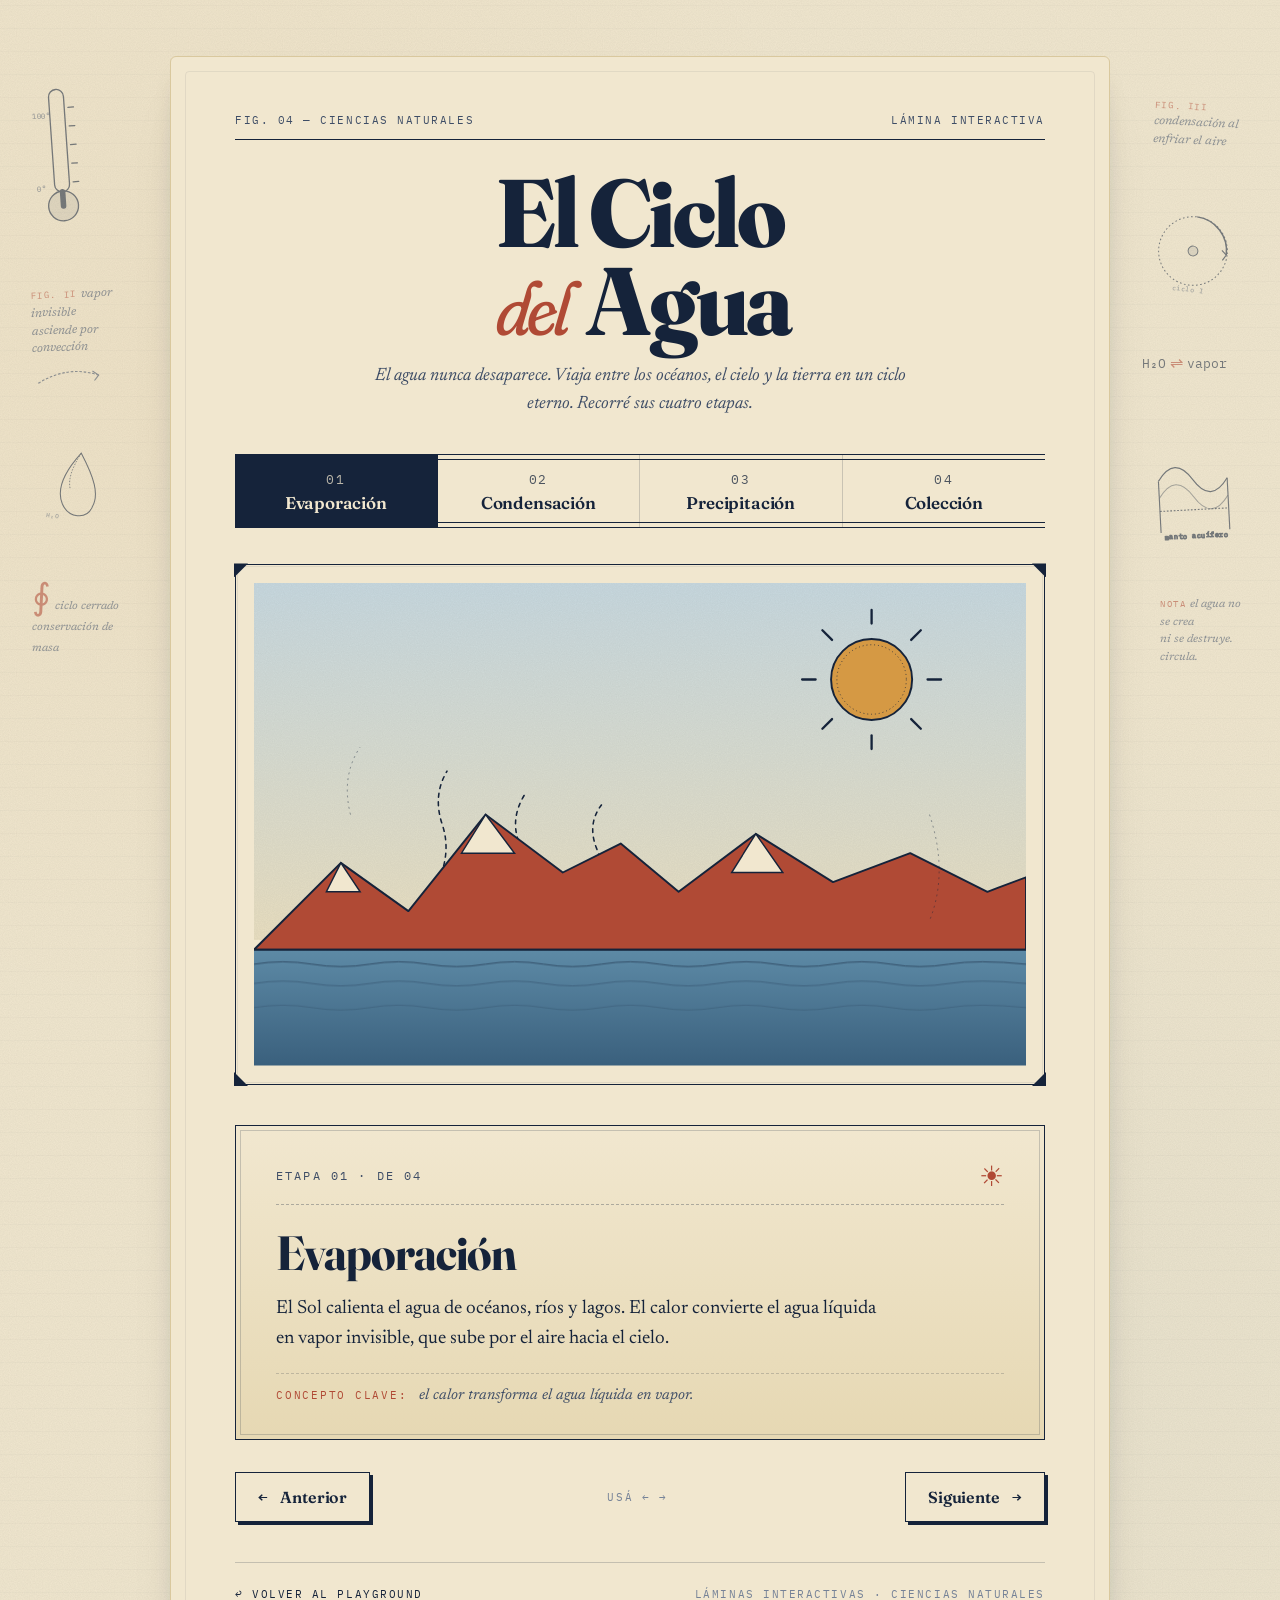
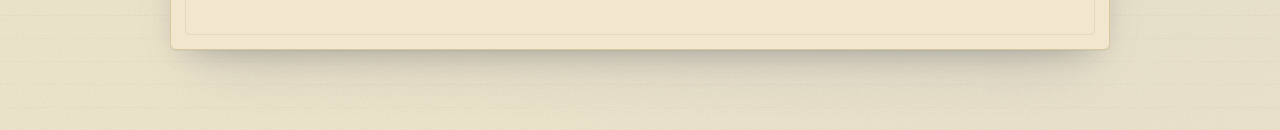
==== activities/ciclo-del-agua/index.html @ 891153a2 "feat(ciclo-del-agua): interactive water cycle in 4 stages SVG lámina with evaporación, condensación," ====
<!DOCTYPE html>
<html lang="es">
<head>
  <meta charset="UTF-8" />
  <meta name="viewport" content="width=device-width, initial-scale=1.0" />
  <title>El Ciclo del Agua · Playground</title>
  <meta name="description" content="Lámina interactiva del ciclo del agua. Recorré las cuatro etapas — evaporación, condensación, precipitación y colección — paso a paso." />
  <link rel="preconnect" href="https://fonts.googleapis.com" />
  <link rel="preconnect" href="https://fonts.gstatic.com" crossorigin />
  <link href="https://fonts.googleapis.com/css2?family=Fraunces:opsz,wght@9..144,400;9..144,600;9..144,800&family=IBM+Plex+Mono:wght@400;500&family=Newsreader:opsz,wght@6..72,400;6..72,500;6..72,600&display=swap" rel="stylesheet" />
  <link rel="stylesheet" href="style.css" />
</head>
<body>
  <div class="page">

    <!-- ───── MARGEN IZQUIERDO (anotaciones científicas) ───── -->
    <aside class="margin margin-left" aria-hidden="true">
      <svg class="m-sketch m-thermo" viewBox="0 0 60 160">
        <g fill="none" stroke="currentColor" stroke-width="1.4" stroke-linecap="round">
          <rect x="22" y="10" width="16" height="110" rx="8" />
          <circle cx="30" cy="135" r="16" fill="currentColor" fill-opacity="0.12" />
          <line x1="30" y1="120" x2="30" y2="135" stroke-width="6" />
          <line x1="42" y1="30" x2="48" y2="30" />
          <line x1="42" y1="50" x2="48" y2="50" />
          <line x1="42" y1="70" x2="48" y2="70" />
          <line x1="42" y1="90" x2="48" y2="90" />
          <line x1="42" y1="110" x2="48" y2="110" />
        </g>
        <text x="3" y="40" class="m-label">100°</text>
        <text x="3" y="118" class="m-label">0°</text>
      </svg>

      <div class="m-note m-note-1">
        <span class="m-figref">fig. ii</span>
        <span class="m-text">vapor invisible<br/>asciende por convección</span>
        <svg viewBox="0 0 80 30" class="m-arrow">
          <path d="M5 25 Q 40 5, 75 18" fill="none" stroke="currentColor" stroke-width="1.3" stroke-dasharray="3 2" />
          <path d="M68 13 L 75 18 L 70 24" fill="none" stroke="currentColor" stroke-width="1.3" />
        </svg>
      </div>

      <svg class="m-sketch m-drop" viewBox="0 0 80 100">
        <path d="M40 8 C 18 38, 12 60, 22 78 C 32 96, 56 96, 62 78 C 70 60, 60 38, 40 8 Z" fill="none" stroke="currentColor" stroke-width="1.4" />
        <path d="M40 8 C 30 28, 26 44, 30 56" fill="none" stroke="currentColor" stroke-width="1" stroke-dasharray="2 2" />
        <text x="2" y="98" class="m-label">H₂O</text>
      </svg>

      <div class="m-formula">
        <span class="m-symbol">∮</span>
        <span class="m-text m-text-sm">ciclo cerrado<br/>conservación de masa</span>
      </div>
    </aside>

    <!-- ───── HOJA PRINCIPAL ───── -->
    <main class="paper" role="main">
      <header class="masthead">
        <div class="masthead-top">
          <span class="figref">fig. 04 — ciencias naturales</span>
          <span class="figref">lámina interactiva</span>
        </div>
        <h1>El Ciclo<br/><span class="amp">del</span> Agua</h1>
        <p class="lede">El agua nunca desaparece. Viaja entre los océanos, el cielo y la tierra en un ciclo eterno. Recorré sus cuatro etapas.</p>
      </header>

      <!-- Indicador de etapas -->
      <ol class="stage-indicator" aria-label="Progreso del ciclo">
        <li data-stage="1" class="active">
          <span class="num">01</span>
          <span class="name">Evaporación</span>
        </li>
        <li data-stage="2">
          <span class="num">02</span>
          <span class="name">Condensación</span>
        </li>
        <li data-stage="3">
          <span class="num">03</span>
          <span class="name">Precipitación</span>
        </li>
        <li data-stage="4">
          <span class="num">04</span>
          <span class="name">Colección</span>
        </li>
      </ol>

      <!-- Escena ilustrada -->
      <div class="scene-frame">
        <span class="scene-corner tl" aria-hidden="true"></span>
        <span class="scene-corner tr" aria-hidden="true"></span>
        <span class="scene-corner bl" aria-hidden="true"></span>
        <span class="scene-corner br" aria-hidden="true"></span>

        <svg class="scene" viewBox="0 0 800 500" data-stage="1" role="img" aria-labelledby="scene-title">
          <title id="scene-title">Paisaje con sol, océano, montañas y nubes mostrando la etapa actual del ciclo del agua.</title>

          <defs>
            <linearGradient id="sky" x1="0" y1="0" x2="0" y2="1">
              <stop offset="0%" stop-color="#c7d8df" />
              <stop offset="100%" stop-color="#e8dec0" />
            </linearGradient>
            <linearGradient id="water" x1="0" y1="0" x2="0" y2="1">
              <stop offset="0%" stop-color="#5d8aa6" />
              <stop offset="100%" stop-color="#3a607d" />
            </linearGradient>
            <filter id="grain" x="0" y="0" width="100%" height="100%">
              <feTurbulence type="fractalNoise" baseFrequency="0.85" numOctaves="2" seed="3" />
              <feColorMatrix values="0 0 0 0 0  0 0 0 0 0  0 0 0 0 0  0 0 0 0.08 0" />
              <feComposite in2="SourceGraphic" operator="in" />
            </filter>
          </defs>

          <!-- Cielo -->
          <rect x="0" y="0" width="800" height="370" fill="url(#sky)" />
          <rect x="0" y="0" width="800" height="370" fill="url(#sky)" filter="url(#grain)" opacity="0.6" />

          <!-- SOL -->
          <g class="el sun" transform="translate(640 100)">
            <g class="sun-rays">
              <line x1="0" y1="-72" x2="0" y2="-58" />
              <line x1="51" y1="-51" x2="41" y2="-41" />
              <line x1="72" y1="0" x2="58" y2="0" />
              <line x1="51" y1="51" x2="41" y2="41" />
              <line x1="0" y1="72" x2="0" y2="58" />
              <line x1="-51" y1="51" x2="-41" y2="41" />
              <line x1="-72" y1="0" x2="-58" y2="0" />
              <line x1="-51" y1="-51" x2="-41" y2="-41" />
            </g>
            <circle r="42" fill="#d59944" />
            <circle r="42" fill="none" stroke="#15233a" stroke-width="2" />
            <circle r="36" fill="none" stroke="#15233a" stroke-width="0.8" stroke-dasharray="1 3" />
          </g>

          <!-- VAPOR (etapa 1) -->
          <g class="el vapor">
            <path d="M180 380 Q 175 340, 190 310 Q 205 280, 195 250 Q 185 220, 200 195" />
            <path d="M260 380 Q 255 345, 270 320 Q 285 295, 275 270 Q 265 245, 280 220" />
            <path d="M340 380 Q 335 350, 350 325 Q 365 300, 355 275 Q 345 250, 360 230" />
          </g>

          <!-- NUBES (etapa 2+) -->
          <g class="el clouds">
            <g class="cloud cloud-a" transform="translate(180 140)">
              <path d="M-50 0 C -55 -22, -25 -32, -10 -22 C 0 -38, 30 -36, 38 -18 C 55 -20, 60 8, 38 12 L -50 12 C -68 10, -68 -2, -50 0 Z" fill="#f1e7cf" stroke="#15233a" stroke-width="2" />
              <path d="M-32 -8 Q -22 -16, -10 -12" fill="none" stroke="#15233a" stroke-width="0.8" />
            </g>
            <g class="cloud cloud-b" transform="translate(380 110)">
              <path d="M-62 0 C -68 -28, -32 -40, -14 -28 C 0 -46, 36 -44, 46 -22 C 68 -24, 74 10, 46 14 L -62 14 C -82 12, -82 -2, -62 0 Z" fill="#f1e7cf" stroke="#15233a" stroke-width="2" />
              <path d="M-40 -12 Q -28 -22, -14 -18" fill="none" stroke="#15233a" stroke-width="0.8" />
            </g>
            <g class="cloud cloud-c" transform="translate(560 165)">
              <path d="M-44 0 C -50 -20, -22 -28, -8 -20 C 2 -34, 28 -32, 36 -16 C 52 -18, 56 8, 36 12 L -44 12 C -60 10, -60 -2, -44 0 Z" fill="#f1e7cf" stroke="#15233a" stroke-width="2" />
            </g>
          </g>

          <!-- LLUVIA (etapa 3) -->
          <g class="el rain">
            <line x1="155" y1="170" x2="148" y2="200" class="drop" style="animation-delay:0s" />
            <line x1="180" y1="170" x2="173" y2="200" class="drop" style="animation-delay:.18s" />
            <line x1="205" y1="170" x2="198" y2="200" class="drop" style="animation-delay:.36s" />
            <line x1="350" y1="140" x2="343" y2="170" class="drop" style="animation-delay:.1s" />
            <line x1="380" y1="140" x2="373" y2="170" class="drop" style="animation-delay:.28s" />
            <line x1="410" y1="140" x2="403" y2="170" class="drop" style="animation-delay:.46s" />
            <line x1="440" y1="140" x2="433" y2="170" class="drop" style="animation-delay:.16s" />
            <line x1="540" y1="195" x2="533" y2="225" class="drop" style="animation-delay:.22s" />
            <line x1="570" y1="195" x2="563" y2="225" class="drop" style="animation-delay:.4s" />
            <line x1="600" y1="195" x2="593" y2="225" class="drop" style="animation-delay:.08s" />
          </g>

          <!-- MONTAÑAS -->
          <g class="el mountains">
            <path d="M 0 380 L 90 290 L 160 340 L 240 240 L 320 300 L 380 270 L 440 320 L 520 260 L 600 310 L 680 280 L 760 320 L 800 305 L 800 380 Z" fill="#b04a35" stroke="#15233a" stroke-width="2" stroke-linejoin="round" />
            <path d="M 240 240 L 270 280 L 215 280 Z" fill="#f1e7cf" stroke="#15233a" stroke-width="1.5" />
            <path d="M 520 260 L 548 300 L 495 300 Z" fill="#f1e7cf" stroke="#15233a" stroke-width="1.5" />
            <path d="M 90 290 L 110 320 L 75 320 Z" fill="#f1e7cf" stroke="#15233a" stroke-width="1.5" />
          </g>

          <!-- RÍO / ESCURRIMIENTO (etapa 4) -->
          <g class="el river">
            <path d="M 240 250 Q 230 290, 245 320 Q 260 350, 240 380" fill="none" stroke="#5d8aa6" stroke-width="5" stroke-linecap="round" />
            <path d="M 240 250 Q 230 290, 245 320 Q 260 350, 240 380" fill="none" stroke="#15233a" stroke-width="1" stroke-dasharray="3 4" />
            <path d="M 520 270 Q 510 310, 525 340 Q 540 365, 530 385" fill="none" stroke="#5d8aa6" stroke-width="5" stroke-linecap="round" />
            <path d="M 520 270 Q 510 310, 525 340 Q 540 365, 530 385" fill="none" stroke="#15233a" stroke-width="1" stroke-dasharray="3 4" />
          </g>

          <!-- OCÉANO -->
          <rect x="0" y="380" width="800" height="120" fill="url(#water)" />
          <g class="ocean-waves" fill="none" stroke="#15233a" stroke-width="1" stroke-linecap="round" opacity="0.55">
            <path d="M 0 395 Q 30 390, 60 395 T 120 395 T 180 395 T 240 395 T 300 395 T 360 395 T 420 395 T 480 395 T 540 395 T 600 395 T 660 395 T 720 395 T 800 395" />
            <path d="M 0 415 Q 30 410, 60 415 T 120 415 T 180 415 T 240 415 T 300 415 T 360 415 T 420 415 T 480 415 T 540 415 T 600 415 T 660 415 T 720 415 T 800 415" opacity="0.5" />
            <path d="M 0 440 Q 30 435, 60 440 T 120 440 T 180 440 T 240 440 T 300 440 T 360 440 T 420 440 T 480 440 T 540 440 T 600 440 T 660 440 T 720 440 T 800 440" opacity="0.3" />
          </g>

          <!-- Línea de horizonte fina (encuadre) -->
          <line x1="0" y1="380" x2="800" y2="380" stroke="#15233a" stroke-width="2" />

          <!-- Flechas direccionales del ciclo (sutiles, decorativas) -->
          <g class="cycle-arrows">
            <path d="M 100 240 Q 90 200, 110 170" fill="none" stroke="#15233a" stroke-width="1" stroke-dasharray="2 4" opacity="0.45" />
            <path d="M 700 240 Q 720 300, 700 350" fill="none" stroke="#15233a" stroke-width="1" stroke-dasharray="2 4" opacity="0.45" />
          </g>
        </svg>
      </div>

      <!-- Panel de información de la etapa -->
      <section class="info" aria-live="polite">
        <div class="info-header">
          <span class="stage-tag">Etapa <span data-bind="num">01</span> · de 04</span>
          <span class="stage-glyph" data-bind="glyph">☀</span>
        </div>
        <h2 class="stage-title" data-bind="title">Evaporación</h2>
        <p class="stage-desc" data-bind="desc">El Sol calienta el agua de océanos, ríos y lagos. El calor convierte el agua líquida en vapor invisible, que sube hacia el cielo.</p>
        <p class="stage-key" data-bind="key"><span>Concepto clave:</span> el calor transforma el agua líquida en vapor.</p>
      </section>

      <!-- Controles -->
      <div class="controls">
        <button type="button" class="btn btn-prev" aria-label="Etapa anterior">
          <span class="btn-arrow">←</span>
          <span class="btn-label">Anterior</span>
        </button>
        <span class="kbd-hint" aria-hidden="true">usá ← →</span>
        <button type="button" class="btn btn-next" aria-label="Etapa siguiente">
          <span class="btn-label">Siguiente</span>
          <span class="btn-arrow">→</span>
        </button>
      </div>

      <footer class="paper-footer">
        <a href="../../" class="back-link">↩ volver al playground</a>
        <span class="colophon">láminas interactivas · ciencias naturales</span>
      </footer>
    </main>

    <!-- ───── MARGEN DERECHO (anotaciones científicas) ───── -->
    <aside class="margin margin-right" aria-hidden="true">
      <div class="m-note m-note-2">
        <span class="m-figref">fig. iii</span>
        <span class="m-text">condensación al<br/>enfriar el aire</span>
      </div>

      <svg class="m-sketch m-cycle" viewBox="0 0 110 110">
        <g fill="none" stroke="currentColor" stroke-width="1.2">
          <circle cx="55" cy="55" r="42" stroke-dasharray="2 3" />
          <path d="M 55 13 A 42 42 0 0 1 96 55" stroke-width="1.8" />
          <path d="M 90 50 L 96 55 L 92 62" stroke-width="1.4" />
          <circle cx="55" cy="55" r="6" fill="currentColor" fill-opacity="0.15" />
        </g>
        <text x="35" y="105" class="m-label">ciclo I</text>
      </svg>

      <div class="m-formula m-formula-2">
        <span class="m-symbol-2">H₂O</span>
        <span class="m-arrow-inline">⇌</span>
        <span class="m-symbol-2">vapor</span>
      </div>

      <svg class="m-sketch m-section" viewBox="0 0 100 130">
        <g fill="none" stroke="currentColor" stroke-width="1.3">
          <path d="M 10 60 Q 30 30, 50 60 Q 70 90, 90 60" />
          <path d="M 10 80 Q 30 50, 50 80 Q 70 110, 90 80" opacity="0.6" />
          <line x1="10" y1="95" x2="90" y2="95" stroke-dasharray="2 2" />
          <line x1="10" y1="60" x2="10" y2="120" />
          <line x1="90" y1="60" x2="90" y2="120" />
          <text x="14" y="128" class="m-label">manto acuífero</text>
        </g>
      </svg>

      <div class="m-note m-note-3">
        <span class="m-figref">nota</span>
        <span class="m-text m-text-sm">el agua no se crea<br/>ni se destruye.<br/>circula.</span>
      </div>
    </aside>
  </div>

  <script src="app.js"></script>
</body>
</html>
---- activities/ciclo-del-agua/style.css ----
/* ============================================================
   El Ciclo del Agua — lámina interactiva
   Estética: ilustración científica vintage + risograph
   ============================================================ */

:root {
  --paper:        #f1e7cf;
  --paper-deep:   #e6d8b3;
  --paper-edge:   #d9c89e;
  --ink:          #15233a;
  --ink-soft:     #3e4d66;
  --ink-faint:    #758297;
  --sky:          #6294b3;
  --water:        #3a607d;
  --sun:          #d59944;
  --sun-glow:     #f0c869;
  --terra:        #b04a35;
  --moss:         #6e8a6a;

  --shadow-paper: 0 1px 0 rgba(21, 35, 58, 0.04),
                  0 12px 28px -16px rgba(21, 35, 58, 0.28),
                  0 32px 60px -32px rgba(21, 35, 58, 0.22);
}

* { box-sizing: border-box; margin: 0; padding: 0; }

html, body {
  min-height: 100%;
  background: var(--paper);
  color: var(--ink);
  font-family: 'Newsreader', 'Iowan Old Style', Georgia, serif;
  font-optical-sizing: auto;
  -webkit-font-smoothing: antialiased;
  text-rendering: optimizeLegibility;
}

/* Textura de papel global — ruido sutil + grano dorado */
body {
  background-image:
    radial-gradient(circle at 18% 22%, rgba(213, 153, 68, 0.06) 0, transparent 38%),
    radial-gradient(circle at 82% 78%, rgba(98, 148, 179, 0.05) 0, transparent 40%),
    repeating-linear-gradient(0deg, transparent 0 22px, rgba(21, 35, 58, 0.018) 22px 23px),
    url("data:image/svg+xml;utf8,<svg xmlns='http://www.w3.org/2000/svg' width='160' height='160'><filter id='n'><feTurbulence type='fractalNoise' baseFrequency='0.85' numOctaves='2' seed='5'/><feColorMatrix values='0 0 0 0 0  0 0 0 0 0  0 0 0 0 0  0 0 0 0.055 0'/></filter><rect width='100%' height='100%' filter='url(%23n)'/></svg>");
}

/* ─── LAYOUT GENERAL ──────────────────────────────────────── */
.page {
  display: grid;
  grid-template-columns: 1fr min(940px, calc(100% - 32px)) 1fr;
  align-items: start;
  gap: 0;
  padding: 56px 0 80px;
  min-height: 100vh;
}

.margin {
  position: relative;
  min-height: 600px;
  color: var(--ink);
  opacity: 0.55;
  padding: 24px 32px;
}

.margin-left { grid-column: 1; justify-self: end; }
.margin-right { grid-column: 3; justify-self: start; }

.paper {
  grid-column: 2;
  background: var(--paper);
  border: 1.5px solid var(--paper-edge);
  border-radius: 6px;
  padding: 56px clamp(28px, 5vw, 64px) 48px;
  box-shadow: var(--shadow-paper);
  position: relative;
}

/* Líneas finas internas tipo libreta — solo en bordes */
.paper::before {
  content: '';
  position: absolute;
  inset: 14px;
  border: 1px solid rgba(21, 35, 58, 0.07);
  border-radius: 4px;
  pointer-events: none;
}

/* ─── MASTHEAD ────────────────────────────────────────────── */
.masthead {
  margin-bottom: 36px;
  text-align: center;
}

.masthead-top {
  display: flex;
  justify-content: space-between;
  align-items: center;
  border-bottom: 1px solid var(--ink);
  padding-bottom: 12px;
  margin-bottom: 28px;
  font-family: 'IBM Plex Mono', ui-monospace, monospace;
  font-size: 11px;
  letter-spacing: 0.14em;
  text-transform: uppercase;
  color: var(--ink-soft);
}

.figref {
  font-family: 'IBM Plex Mono', ui-monospace, monospace;
  font-size: 11px;
  letter-spacing: 0.14em;
  text-transform: uppercase;
  color: var(--ink-soft);
}

.masthead h1 {
  font-family: 'Fraunces', 'Playfair Display', serif;
  font-weight: 800;
  font-variation-settings: 'opsz' 144, 'SOFT' 30;
  font-size: clamp(48px, 8vw, 96px);
  line-height: 0.92;
  letter-spacing: -0.03em;
  color: var(--ink);
  margin-bottom: 18px;
}

.masthead h1 .amp {
  font-style: italic;
  font-weight: 400;
  font-variation-settings: 'opsz' 144, 'SOFT' 100;
  color: var(--terra);
  font-size: 0.78em;
  padding: 0 0.08em;
}

.lede {
  font-family: 'Newsreader', serif;
  font-size: clamp(15px, 1.7vw, 18px);
  line-height: 1.55;
  color: var(--ink-soft);
  max-width: 56ch;
  margin: 0 auto;
  font-style: italic;
}

/* ─── INDICADOR DE ETAPAS ─────────────────────────────────── */
.stage-indicator {
  list-style: none;
  display: grid;
  grid-template-columns: repeat(4, 1fr);
  gap: 0;
  margin-bottom: 36px;
  border-top: 1px solid var(--ink);
  border-bottom: 1px solid var(--ink);
  position: relative;
}

.stage-indicator::after {
  content: '';
  position: absolute;
  inset: 4px 0;
  border-top: 1px solid var(--ink);
  border-bottom: 1px solid var(--ink);
  pointer-events: none;
}

.stage-indicator li {
  padding: 16px 12px 14px;
  text-align: center;
  border-right: 1px solid rgba(21, 35, 58, 0.18);
  cursor: pointer;
  transition: background 0.3s ease;
  position: relative;
}

.stage-indicator li:last-child { border-right: none; }

.stage-indicator li:hover { background: rgba(21, 35, 58, 0.04); }

.stage-indicator li.active {
  background: var(--ink);
  color: var(--paper);
}

.stage-indicator .num {
  display: block;
  font-family: 'IBM Plex Mono', monospace;
  font-size: 13px;
  letter-spacing: 0.1em;
  margin-bottom: 4px;
  opacity: 0.75;
}

.stage-indicator .name {
  display: block;
  font-family: 'Fraunces', serif;
  font-weight: 600;
  font-size: clamp(13px, 1.6vw, 17px);
  letter-spacing: -0.01em;
}

/* ─── ESCENA SVG ──────────────────────────────────────────── */
.scene-frame {
  position: relative;
  margin: 0 0 40px;
  border: 1.5px solid var(--ink);
  background: var(--paper);
  padding: 18px;
  box-shadow:
    inset 0 0 0 1px var(--paper),
    inset 0 0 0 2px rgba(21, 35, 58, 0.08);
}

.scene-corner {
  position: absolute;
  width: 14px;
  height: 14px;
  background: var(--ink);
}
.scene-corner.tl { top: -2px; left: -2px; clip-path: polygon(0 0, 100% 0, 0 100%); }
.scene-corner.tr { top: -2px; right: -2px; clip-path: polygon(0 0, 100% 0, 100% 100%); }
.scene-corner.bl { bottom: -2px; left: -2px; clip-path: polygon(0 0, 100% 100%, 0 100%); }
.scene-corner.br { bottom: -2px; right: -2px; clip-path: polygon(100% 0, 100% 100%, 0 100%); }

.scene {
  display: block;
  width: 100%;
  height: auto;
  aspect-ratio: 8 / 5;
}

/* ─── ELEMENTOS DEL PAISAJE ───────────────────────────────── */
.scene .el {
  transition: opacity 0.7s ease;
}

/* SOL — siempre visible */
.scene .sun-rays line {
  stroke: var(--ink);
  stroke-width: 2.4;
  stroke-linecap: round;
}

[data-stage="1"] .sun {
  animation: sun-pulse 3.4s ease-in-out infinite;
  transform-origin: 640px 100px;
}
[data-stage="1"] .sun-rays {
  animation: sun-rays-spin 28s linear infinite;
  transform-origin: 0 0;
}

@keyframes sun-pulse {
  0%, 100% { filter: drop-shadow(0 0 0 rgba(213, 153, 68, 0)); }
  50%      { filter: drop-shadow(0 0 14px rgba(240, 200, 105, 0.55)); }
}
@keyframes sun-rays-spin {
  to { transform: rotate(360deg); }
}

/* VAPOR */
.scene .vapor {
  fill: none;
  stroke: var(--ink);
  stroke-width: 1.6;
  stroke-linecap: round;
  stroke-dasharray: 4 5;
  opacity: 0;
}
[data-stage="1"] .vapor { opacity: 1; }
[data-stage="2"] .vapor,
[data-stage="3"] .vapor,
[data-stage="4"] .vapor { opacity: 0.45; }

[data-stage="1"] .vapor path {
  animation: vapor-rise 3.2s ease-in-out infinite;
}
[data-stage="1"] .vapor path:nth-child(2) { animation-delay: 0.6s; }
[data-stage="1"] .vapor path:nth-child(3) { animation-delay: 1.2s; }

@keyframes vapor-rise {
  0%   { transform: translateY(20px); opacity: 0; }
  20%  { opacity: 0.9; }
  85%  { opacity: 0.9; }
  100% { transform: translateY(-40px); opacity: 0; }
}

/* NUBES */
.scene .clouds { opacity: 0; }
[data-stage="2"] .clouds { opacity: 1; }
[data-stage="3"] .clouds,
[data-stage="4"] .clouds { opacity: 0.78; }

[data-stage="2"] .cloud {
  animation: cloud-bob 4.6s ease-in-out infinite;
}
[data-stage="2"] .cloud-b { animation-delay: 0.8s; }
[data-stage="2"] .cloud-c { animation-delay: 1.6s; }

@keyframes cloud-bob {
  0%, 100% { transform: translate(var(--cx, 0), var(--cy, 0)); }
  50%      { transform: translate(var(--cx, 0), calc(var(--cy, 0px) - 6px)); }
}

/* Setear --cx/--cy con valores del transform original */
.cloud-a { --cx: 180px; --cy: 140px; transform: translate(180px, 140px); }
.cloud-b { --cx: 380px; --cy: 110px; transform: translate(380px, 110px); }
.cloud-c { --cx: 560px; --cy: 165px; transform: translate(560px, 165px); }

/* LLUVIA */
.scene .rain { opacity: 0; }
[data-stage="3"] .rain { opacity: 1; }
[data-stage="4"] .rain { opacity: 0.5; }

.scene .drop {
  stroke: var(--water);
  stroke-width: 2.4;
  stroke-linecap: round;
}
[data-stage="3"] .drop {
  animation: rain-fall 1.2s linear infinite;
}

@keyframes rain-fall {
  0%   { transform: translateY(-28px); opacity: 0; }
  20%  { opacity: 1; }
  80%  { opacity: 1; }
  100% { transform: translateY(60px); opacity: 0; }
}

/* RÍO / ESCURRIMIENTO */
.scene .river { opacity: 0; }
[data-stage="4"] .river { opacity: 1; }

[data-stage="4"] .river path:nth-child(even) {
  stroke-dashoffset: 0;
  animation: river-flow 1.8s linear infinite;
}

@keyframes river-flow {
  to { stroke-dashoffset: -14; }
}

/* Atenuar etapas pasadas según etapa activa */
[data-stage="2"] .sun  { opacity: 0.85; }
[data-stage="3"] .sun  { opacity: 0.7;  }
[data-stage="4"] .sun  { opacity: 0.65; }

/* ─── PANEL DE INFORMACIÓN ────────────────────────────────── */
.info {
  background: linear-gradient(180deg, var(--paper) 0%, var(--paper-deep) 100%);
  border: 1.5px solid var(--ink);
  padding: clamp(24px, 4vw, 36px) clamp(24px, 4vw, 40px);
  position: relative;
  margin-bottom: 32px;
}

.info::before {
  content: '';
  position: absolute;
  inset: 4px;
  border: 0.8px solid rgba(21, 35, 58, 0.2);
  pointer-events: none;
}

.info-header {
  display: flex;
  justify-content: space-between;
  align-items: center;
  padding-bottom: 14px;
  border-bottom: 1px dashed rgba(21, 35, 58, 0.3);
  margin-bottom: 18px;
}

.stage-tag {
  font-family: 'IBM Plex Mono', monospace;
  font-size: 12px;
  letter-spacing: 0.18em;
  text-transform: uppercase;
  color: var(--ink-soft);
}

.stage-glyph {
  font-size: 28px;
  color: var(--terra);
  font-family: 'Fraunces', serif;
  line-height: 1;
  transition: transform 0.5s cubic-bezier(.34, 1.56, .64, 1);
}

.stage-title {
  font-family: 'Fraunces', serif;
  font-weight: 700;
  font-variation-settings: 'opsz' 144;
  font-size: clamp(32px, 4.4vw, 48px);
  letter-spacing: -0.02em;
  margin-bottom: 12px;
  color: var(--ink);
}

.stage-desc {
  font-family: 'Newsreader', serif;
  font-size: clamp(16px, 1.9vw, 19px);
  line-height: 1.6;
  color: var(--ink);
  margin-bottom: 18px;
  max-width: 60ch;
}

.stage-key {
  font-family: 'Newsreader', serif;
  font-style: italic;
  font-size: 15px;
  color: var(--ink-soft);
  padding-top: 14px;
  border-top: 1px dashed rgba(21, 35, 58, 0.2);
}

.stage-key span {
  font-family: 'IBM Plex Mono', monospace;
  font-style: normal;
  font-size: 11px;
  text-transform: uppercase;
  letter-spacing: 0.16em;
  color: var(--terra);
  margin-right: 8px;
}

/* ─── CONTROLES ───────────────────────────────────────────── */
.controls {
  display: flex;
  align-items: center;
  justify-content: space-between;
  gap: 16px;
  margin-bottom: 40px;
}

.btn {
  display: inline-flex;
  align-items: center;
  gap: 12px;
  background: var(--paper);
  border: 1.5px solid var(--ink);
  color: var(--ink);
  padding: 14px 22px;
  font-family: 'Fraunces', serif;
  font-weight: 600;
  font-size: 16px;
  letter-spacing: -0.005em;
  cursor: pointer;
  box-shadow: 3px 3px 0 var(--ink);
  transition: transform 0.12s ease, box-shadow 0.12s ease, background 0.2s ease;
  position: relative;
}

.btn:hover {
  background: var(--ink);
  color: var(--paper);
  transform: translate(-1px, -1px);
  box-shadow: 4px 4px 0 var(--ink);
}

.btn:active {
  transform: translate(2px, 2px);
  box-shadow: 0 0 0 var(--ink);
}

.btn:focus-visible {
  outline: 2px dashed var(--terra);
  outline-offset: 4px;
}

.btn-arrow {
  font-family: 'IBM Plex Mono', monospace;
  font-weight: 500;
}

.kbd-hint {
  font-family: 'IBM Plex Mono', monospace;
  font-size: 11px;
  letter-spacing: 0.15em;
  text-transform: uppercase;
  color: var(--ink-faint);
}

/* ─── FOOTER DEL PAPER ────────────────────────────────────── */
.paper-footer {
  display: flex;
  justify-content: space-between;
  align-items: center;
  padding-top: 24px;
  border-top: 1px solid rgba(21, 35, 58, 0.2);
  font-family: 'IBM Plex Mono', monospace;
  font-size: 11px;
  letter-spacing: 0.14em;
  text-transform: uppercase;
}

.back-link {
  color: var(--ink);
  text-decoration: none;
  transition: color 0.2s ease;
}
.back-link:hover { color: var(--terra); }

.colophon { color: var(--ink-faint); }

/* ============================================================
   MÁRGENES DECORATIVOS (anotaciones científicas)
   solo aparecen en escritorio ≥ 1200px
   ============================================================ */
.margin .m-sketch,
.margin .m-note,
.margin .m-formula {
  display: block;
  margin-bottom: 56px;
}

.margin .m-sketch { color: var(--ink); }

.m-thermo { width: 56px; }
.m-drop   { width: 60px; }
.m-cycle  { width: 90px; }
.m-section { width: 86px; }

.m-label {
  font-family: 'IBM Plex Mono', monospace;
  font-size: 8px;
  fill: var(--ink-soft);
  letter-spacing: 0.08em;
}

.m-note {
  display: flex;
  flex-direction: column;
  gap: 6px;
  max-width: 140px;
  margin-bottom: 56px;
}

.m-figref {
  font-family: 'IBM Plex Mono', monospace;
  font-size: 9px;
  letter-spacing: 0.18em;
  text-transform: uppercase;
  color: var(--terra);
}

.m-text {
  font-family: 'Newsreader', serif;
  font-style: italic;
  font-size: 12px;
  line-height: 1.4;
  color: var(--ink-soft);
}

.m-text-sm { font-size: 11px; }

.m-arrow {
  width: 70px;
  height: 26px;
  color: var(--ink-soft);
  margin-top: 4px;
}

.m-formula {
  display: flex;
  align-items: center;
  gap: 10px;
  font-family: 'Fraunces', serif;
  color: var(--ink-soft);
}

.m-symbol {
  font-size: 36px;
  font-weight: 400;
  line-height: 1;
  color: var(--terra);
}

.m-symbol-2 {
  font-family: 'IBM Plex Mono', monospace;
  font-size: 13px;
  color: var(--ink);
}

.m-arrow-inline {
  font-size: 16px;
  color: var(--terra);
}

.m-formula-2 {
  flex-direction: column;
  gap: 4px;
  align-items: flex-start;
}

.m-note-1 { margin-top: 28px; }
.m-note-2 { margin-top: 18px; margin-left: 12px; }
.m-note-3 { margin-left: 18px; }

.m-section { margin-left: 8px; }

/* Rotaciones leves para sensación "anotado a mano" */
.margin-left  .m-thermo  { transform: rotate(-4deg); }
.margin-left  .m-drop    { transform: rotate(6deg); margin-left: 16px; }
.margin-left  .m-note-1  { transform: rotate(-2deg); }
.margin-right .m-cycle   { transform: rotate(7deg); margin-left: 6px; }
.margin-right .m-note-2  { transform: rotate(3deg); }
.margin-right .m-section { transform: rotate(-3deg); }

/* ============================================================
   RESPONSIVE
   ============================================================ */

/* Tablet y abajo — ocultar márgenes decorativos */
@media (max-width: 1199px) {
  .page {
    grid-template-columns: 1fr;
    padding: 32px 16px 56px;
  }
  .margin { display: none; }
  .paper { grid-column: 1; }
}

/* Tablet medio */
@media (max-width: 768px) {
  .paper {
    padding: 36px 24px 32px;
    border-radius: 4px;
  }
  .masthead { margin-bottom: 28px; }
  .masthead h1 { letter-spacing: -0.02em; }
  .scene-frame { padding: 10px; margin-bottom: 28px; }
  .stage-indicator { margin-bottom: 26px; }
  .stage-indicator li { padding: 12px 6px 10px; }
  .stage-indicator .num { font-size: 11px; }
  .info { margin-bottom: 24px; }
  .controls { margin-bottom: 28px; }
}

/* Mobile */
@media (max-width: 520px) {
  body { font-size: 15px; }
  .page { padding: 20px 10px 40px; }
  .paper {
    padding: 28px 18px 24px;
    border-width: 1px;
  }
  .paper::before { inset: 8px; }
  .masthead-top {
    flex-direction: column;
    align-items: flex-start;
    gap: 4px;
  }
  .masthead h1 { font-size: clamp(40px, 11vw, 56px); line-height: 0.95; }

  .stage-indicator {
    grid-template-columns: repeat(4, 1fr);
  }
  .stage-indicator .name {
    font-size: 11px;
    line-height: 1.15;
  }
  .stage-indicator .num { font-size: 10px; }
  .stage-indicator li { padding: 10px 4px 8px; }

  .scene-frame { padding: 6px; }
  .info { padding: 22px 18px; }
  .info-header { flex-wrap: wrap; gap: 8px; }
  .stage-title { font-size: 30px; }
  .stage-desc  { font-size: 16px; }

  .controls {
    flex-wrap: wrap;
    justify-content: center;
  }
  .kbd-hint { order: 3; width: 100%; text-align: center; margin-top: 4px; }
  .btn { flex: 1 1 140px; justify-content: center; padding: 12px 16px; }

  .paper-footer {
    flex-direction: column;
    align-items: flex-start;
    gap: 8px;
  }
}

/* Reduced motion */
@media (prefers-reduced-motion: reduce) {
  *, *::before, *::after {
    animation-duration: 0.001ms !important;
    animation-iteration-count: 1 !important;
    transition-duration: 0.2s !important;
  }
  .sun-rays { animation: none !important; }
}

/* Animación de entrada (al cargar) */
.masthead       { animation: fade-up 0.7s 0.05s ease both; }
.stage-indicator{ animation: fade-up 0.7s 0.15s ease both; }
.scene-frame    { animation: fade-up 0.7s 0.25s ease both; }
.info           { animation: fade-up 0.7s 0.35s ease both; }
.controls       { animation: fade-up 0.7s 0.45s ease both; }
.paper-footer   { animation: fade-up 0.7s 0.55s ease both; }

@keyframes fade-up {
  from { opacity: 0; transform: translateY(14px); }
  to   { opacity: 1; transform: translateY(0); }
}

/* Transición suave del panel al cambiar etapa */
.info.is-switching .stage-title,
.info.is-switching .stage-desc,
.info.is-switching .stage-key,
.info.is-switching .stage-glyph {
  animation: stage-swap 0.5s ease;
}

@keyframes stage-swap {
  0%   { opacity: 0.2; transform: translateY(6px); }
  100% { opacity: 1; transform: translateY(0); }
}
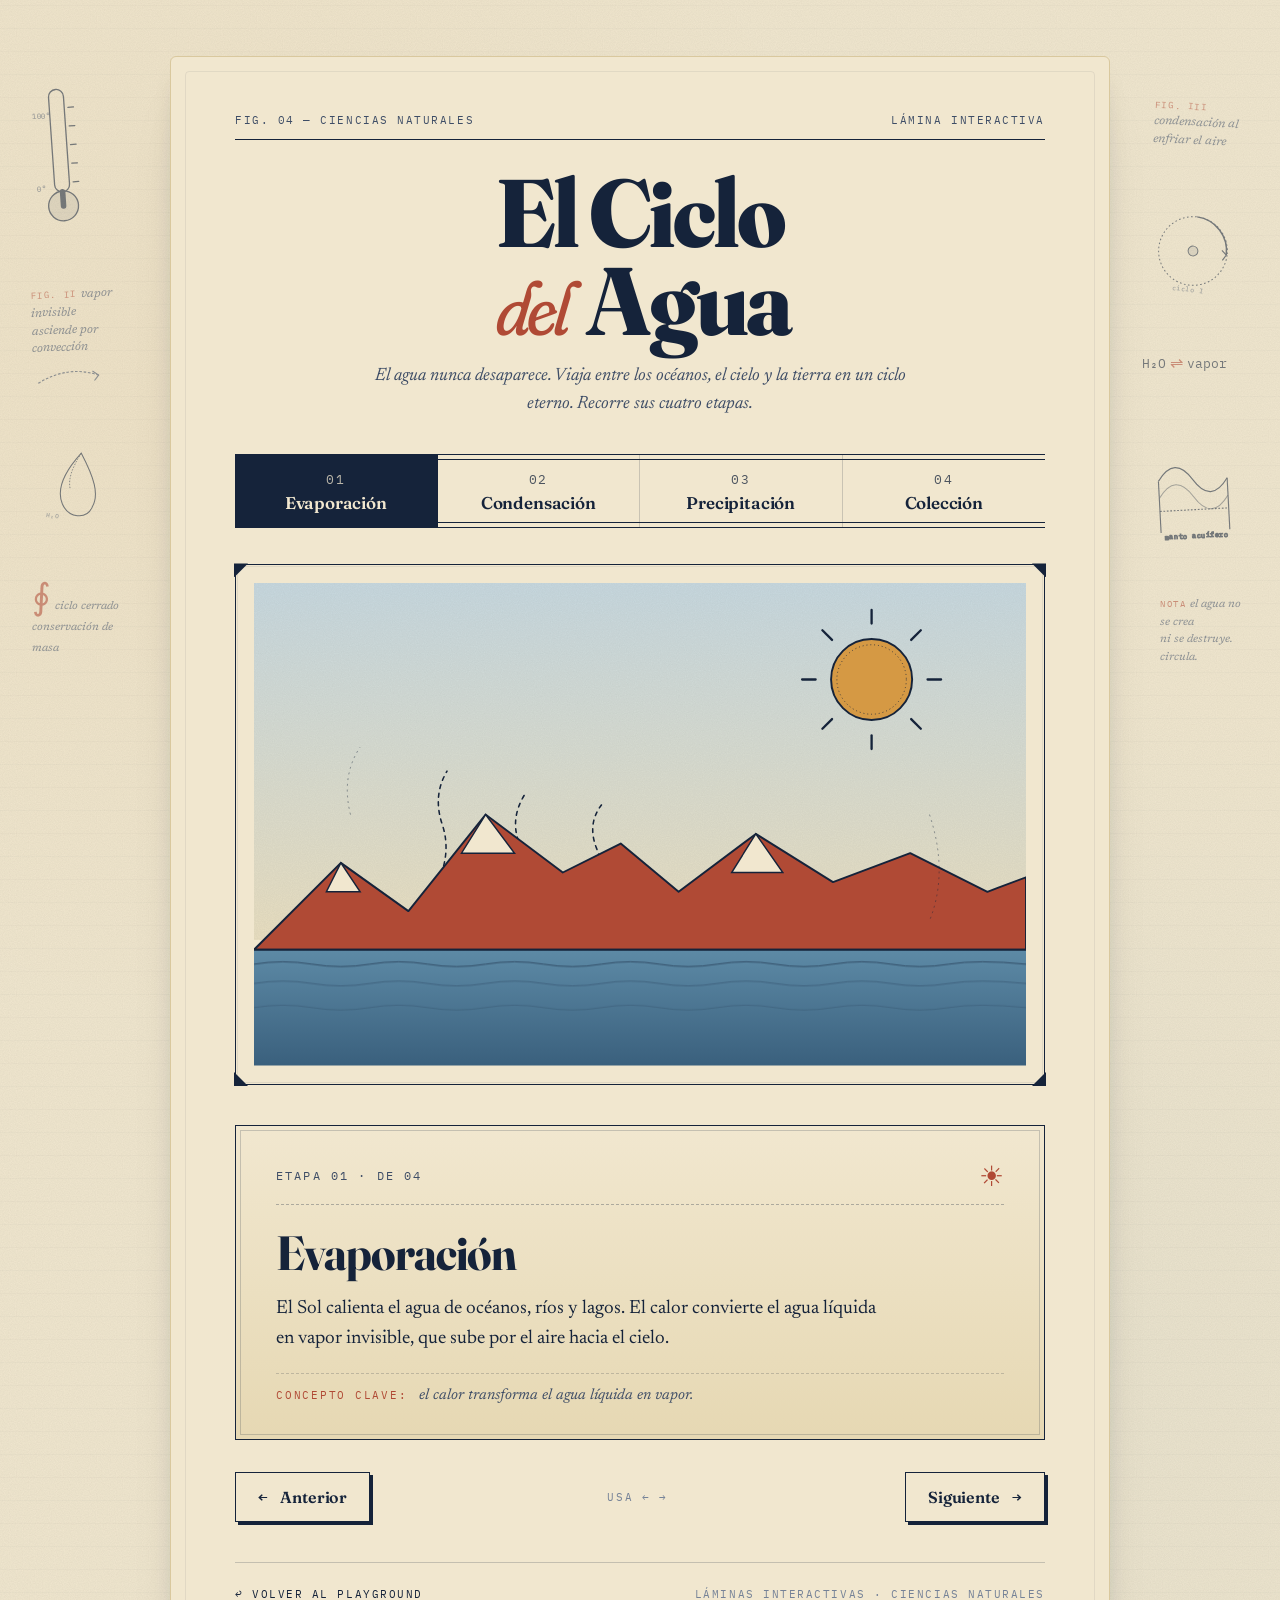
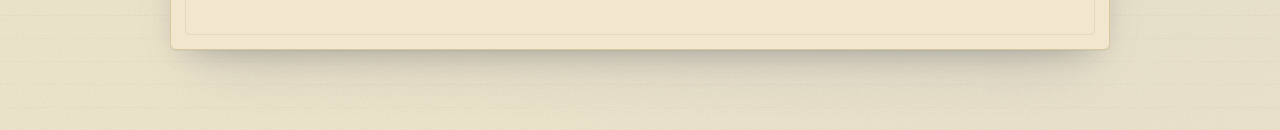
==== commit 9698d03f: "i18n(ciclo-del-agua): normalize copy to neutral Spanish - Recorré → Recorre - usá ← → → usa ← →" ====
--- a/activities/ciclo-del-agua/index.html
+++ b/activities/ciclo-del-agua/index.html
@@ -5,6 +5,7 @@
   <meta name="viewport" content="width=device-width, initial-scale=1.0" />
   <title>El Ciclo del Agua · Playground</title>
   <meta name="description" content="Lámina interactiva del ciclo del agua. Recorré las cuatro etapas — evaporación, condensación, precipitación y colección — paso a paso." />
+  <script defer src="https://analytics.lu1s9.dev/script.js" data-website-id="b43d0a09-e1eb-4a2e-ba0b-0c2025f98c3b"></script>
   <link rel="preconnect" href="https://fonts.googleapis.com" />
   <link rel="preconnect" href="https://fonts.gstatic.com" crossorigin />
   <link href="https://fonts.googleapis.com/css2?family=Fraunces:opsz,wght@9..144,400;9..144,600;9..144,800&family=IBM+Plex+Mono:wght@400;500&family=Newsreader:opsz,wght@6..72,400;6..72,500;6..72,600&display=swap" rel="stylesheet" />
@@ -59,7 +60,7 @@
           <span class="figref">lámina interactiva</span>
         </div>
         <h1>El Ciclo<br/><span class="amp">del</span> Agua</h1>
-        <p class="lede">El agua nunca desaparece. Viaja entre los océanos, el cielo y la tierra en un ciclo eterno. Recorré sus cuatro etapas.</p>
+        <p class="lede">El agua nunca desaparece. Viaja entre los océanos, el cielo y la tierra en un ciclo eterno. Recorre sus cuatro etapas.</p>
       </header>
 
       <!-- Indicador de etapas -->
@@ -217,7 +218,7 @@
           <span class="btn-arrow">←</span>
           <span class="btn-label">Anterior</span>
         </button>
-        <span class="kbd-hint" aria-hidden="true">usá ← →</span>
+        <span class="kbd-hint" aria-hidden="true">usa ← →</span>
         <button type="button" class="btn btn-next" aria-label="Etapa siguiente">
           <span class="btn-label">Siguiente</span>
           <span class="btn-arrow">→</span>
